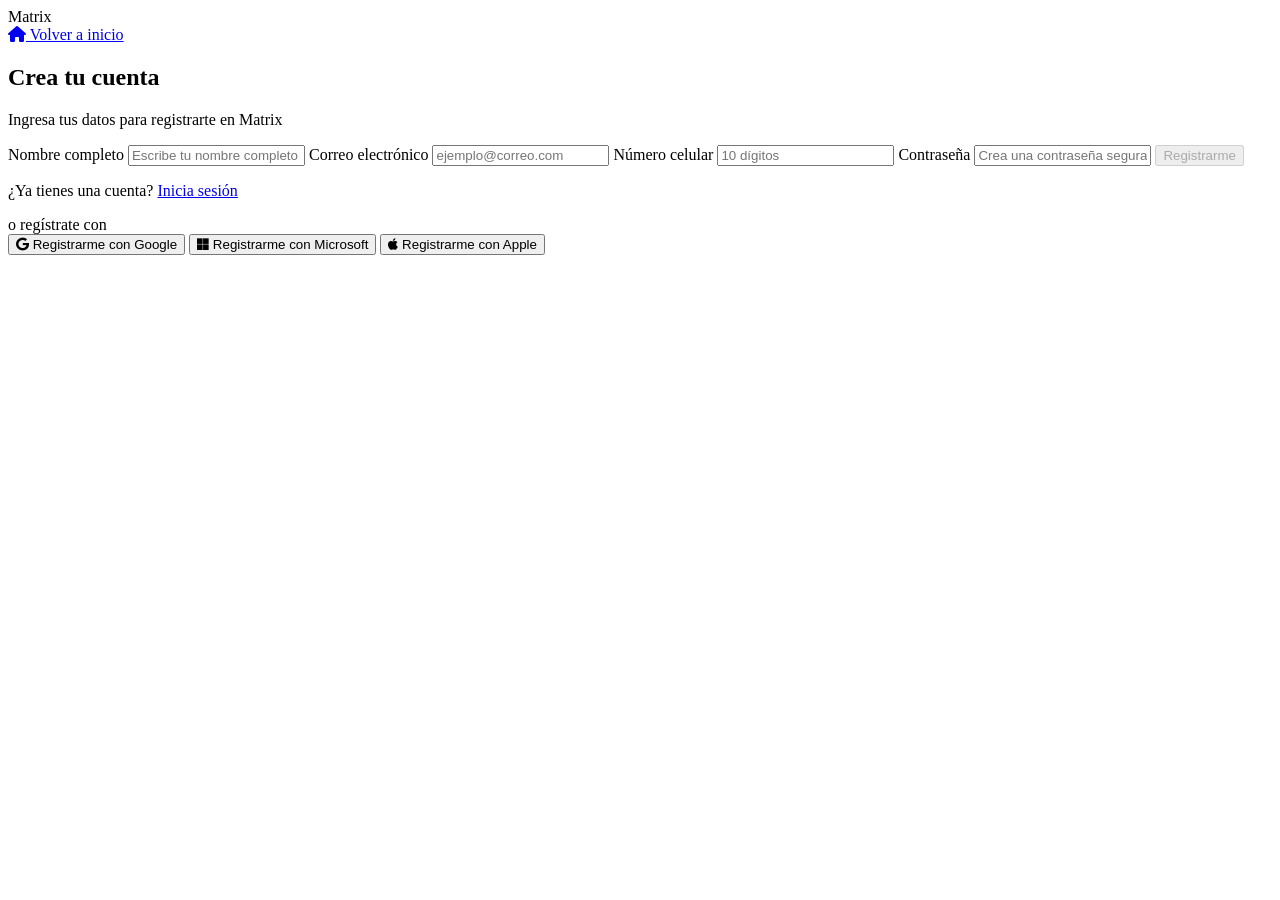
==== registro.html @ f6423510 "Registro Registro" ====
<!DOCTYPE html>
<html lang="es">
<head>
  <meta charset="UTF-8">
  <meta name="viewport" content="width=device-width, initial-scale=1.0">
  <title>Crea tu cuenta - Matrix</title>
  <link rel="stylesheet" href="styles.css">
  <link rel="stylesheet" href="https://cdnjs.cloudflare.com/ajax/libs/font-awesome/6.0.0/css/all.min.css">
</head>
<body>

  <header class="navbar">
    <div class="logo">Matrix</div>
    <a href="index.html" class="btn-inicio"><i class="fa-solid fa-house"></i> Volver a inicio</a>
  </header>

  <main class="login-container">
    <h2>Crea tu cuenta</h2>
    <p class="subtitle">Ingresa tus datos para registrarte en Matrix</p>

    <form class="login-form">
      <label for="nombre">Nombre completo</label>
      <input type="text" id="nombre" placeholder="Escribe tu nombre completo">

      <label for="correo">Correo electrónico</label>
      <input type="email" id="correo" placeholder="ejemplo@correo.com">

      <label for="celular">Número celular</label>
      <input type="tel" id="celular" placeholder="10 dígitos">

      <label for="password">Contraseña</label>
      <input type="password" id="password" placeholder="Crea una contraseña segura">

      <button type="submit" class="btn-submit" disabled>Registrarme</button>
    </form>

    <p class="register-text">¿Ya tienes una cuenta? <a href="index.html">Inicia sesión</a></p>

    <div class="divider"><span>o regístrate con</span></div>

    <div class="social-login">
      <button class="btn-social"><i class="fa-brands fa-google"></i> Registrarme con Google</button>
      <button class="btn-social"><i class="fa-brands fa-microsoft"></i> Registrarme con Microsoft</button>
      <button class="btn-social"><i class="fa-brands fa-apple"></i> Registrarme con Apple</button>
    </div>
  </main>

</body>
</html>
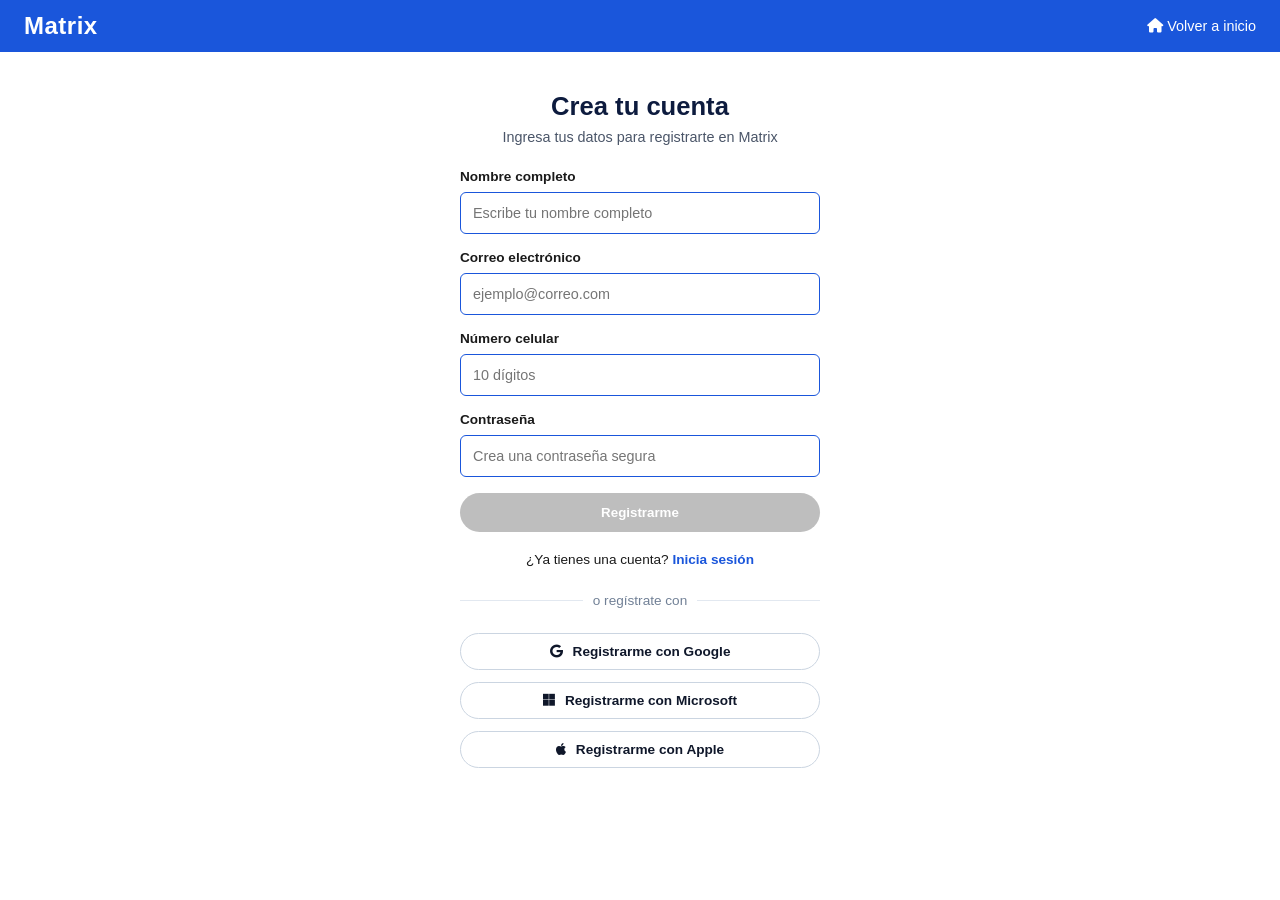
==== commit 6c6be756: "Update stylesheet link in registro.html" ====
--- a/registro.html
+++ b/registro.html
@@ -4,7 +4,7 @@
   <meta charset="UTF-8">
   <meta name="viewport" content="width=device-width, initial-scale=1.0">
   <title>Crea tu cuenta - Matrix</title>
-  <link rel="stylesheet" href="styles.css">
+  <link rel="stylesheet" href="developer.css">
   <link rel="stylesheet" href="https://cdnjs.cloudflare.com/ajax/libs/font-awesome/6.0.0/css/all.min.css">
 </head>
 <body>
@@ -46,4 +46,4 @@
   </main>
 
 </body>
-</html>+</html>
--- a/developer.css
+++ b/developer.css
@@ -0,0 +1,161 @@
+* {
+  box-sizing: border-box;
+  margin: 0;
+  padding: 0;
+  font-family: 'Segoe UI', Tahoma, Geneva, Verdana, sans-serif;
+}
+
+body {
+  background-color: #ffffff;
+  color: #1a1a1a;
+}
+
+.navbar {
+  background-color: #1a56db; /* Puedes cambiar el azul por el color institucional de Matrix */
+  color: white;
+  display: flex;
+  justify-content: space-between;
+  align-items: center;
+  padding: 12px 24px;
+}
+
+.logo {
+  font-size: 1.5rem;
+  font-weight: bold;
+  letter-spacing: 0.5px;
+}
+
+.btn-inicio {
+  color: white;
+  text-decoration: none;
+  font-size: 0.9rem;
+  font-weight: 500;
+}
+
+.login-container {
+  max-width: 400px;
+  margin: 40px auto;
+  padding: 0 20px;
+  text-align: center;
+}
+
+h2 {
+  font-size: 1.6rem;
+  color: #0d1b3e;
+  margin-bottom: 8px;
+}
+
+.subtitle {
+  font-size: 0.9rem;
+  color: #4a5568;
+  margin-bottom: 24px;
+}
+
+.login-form {
+  text-align: left;
+}
+
+.login-form label {
+  display: block;
+  font-size: 0.85rem;
+  font-weight: 600;
+  color: #1a1a1a;
+  margin-bottom: 8px;
+}
+
+.login-form input {
+  width: 100%;
+  padding: 12px;
+  border: 1.5px solid #1a56db;
+  border-radius: 6px;
+  font-size: 0.9rem;
+  margin-bottom: 16px;
+  outline: none;
+}
+
+.btn-submit {
+  width: 100%;
+  padding: 12px;
+  background-color: #bebebe;
+  color: #ffffff;
+  border: none;
+  border-radius: 20px;
+  font-weight: bold;
+  cursor: not-allowed;
+}
+
+.register-text {
+  font-size: 0.85rem;
+  margin: 20px 0;
+}
+
+.register-text a {
+  color: #1a56db;
+  text-decoration: none;
+  font-weight: bold;
+}
+
+.divider {
+  position: relative;
+  text-align: center;
+  margin: 24px 0;
+}
+
+.divider::before {
+  content: "";
+  position: absolute;
+  top: 50%;
+  left: 0;
+  width: 100%;
+  height: 1px;
+  background-color: #e2e8f0;
+  z-index: 1;
+}
+
+.divider span {
+  background-color: #ffffff;
+  padding: 0 10px;
+  color: #718096;
+  font-size: 0.85rem;
+  position: relative;
+  z-index: 2;
+}
+
+.social-login {
+  display: flex;
+  flex-direction: column;
+  gap: 12px;
+}
+
+.btn-social {
+  width: 100%;
+  padding: 10px 16px;
+  background-color: #ffffff;
+  border: 1px solid #cbd5e1;
+  border-radius: 20px;
+  font-size: 0.85rem;
+  font-weight: 600;
+  color: #0f172a;
+  cursor: pointer;
+  display: flex;
+  align-items: center;
+  justify-content: center;
+  gap: 10px;
+}
+
+.btn-social:hover {
+  background-color: #f8fafc;
+}
+
+.login-form input[type="text"],
+.login-form input[type="email"],
+.login-form input[type="tel"],
+.login-form input[type="password"] {
+  width: 100%;
+  padding: 12px;
+  border: 1.5px solid #1a56db;
+  border-radius: 6px;
+  font-size: 0.9rem;
+  margin-bottom: 16px;
+  outline: none;
+}
